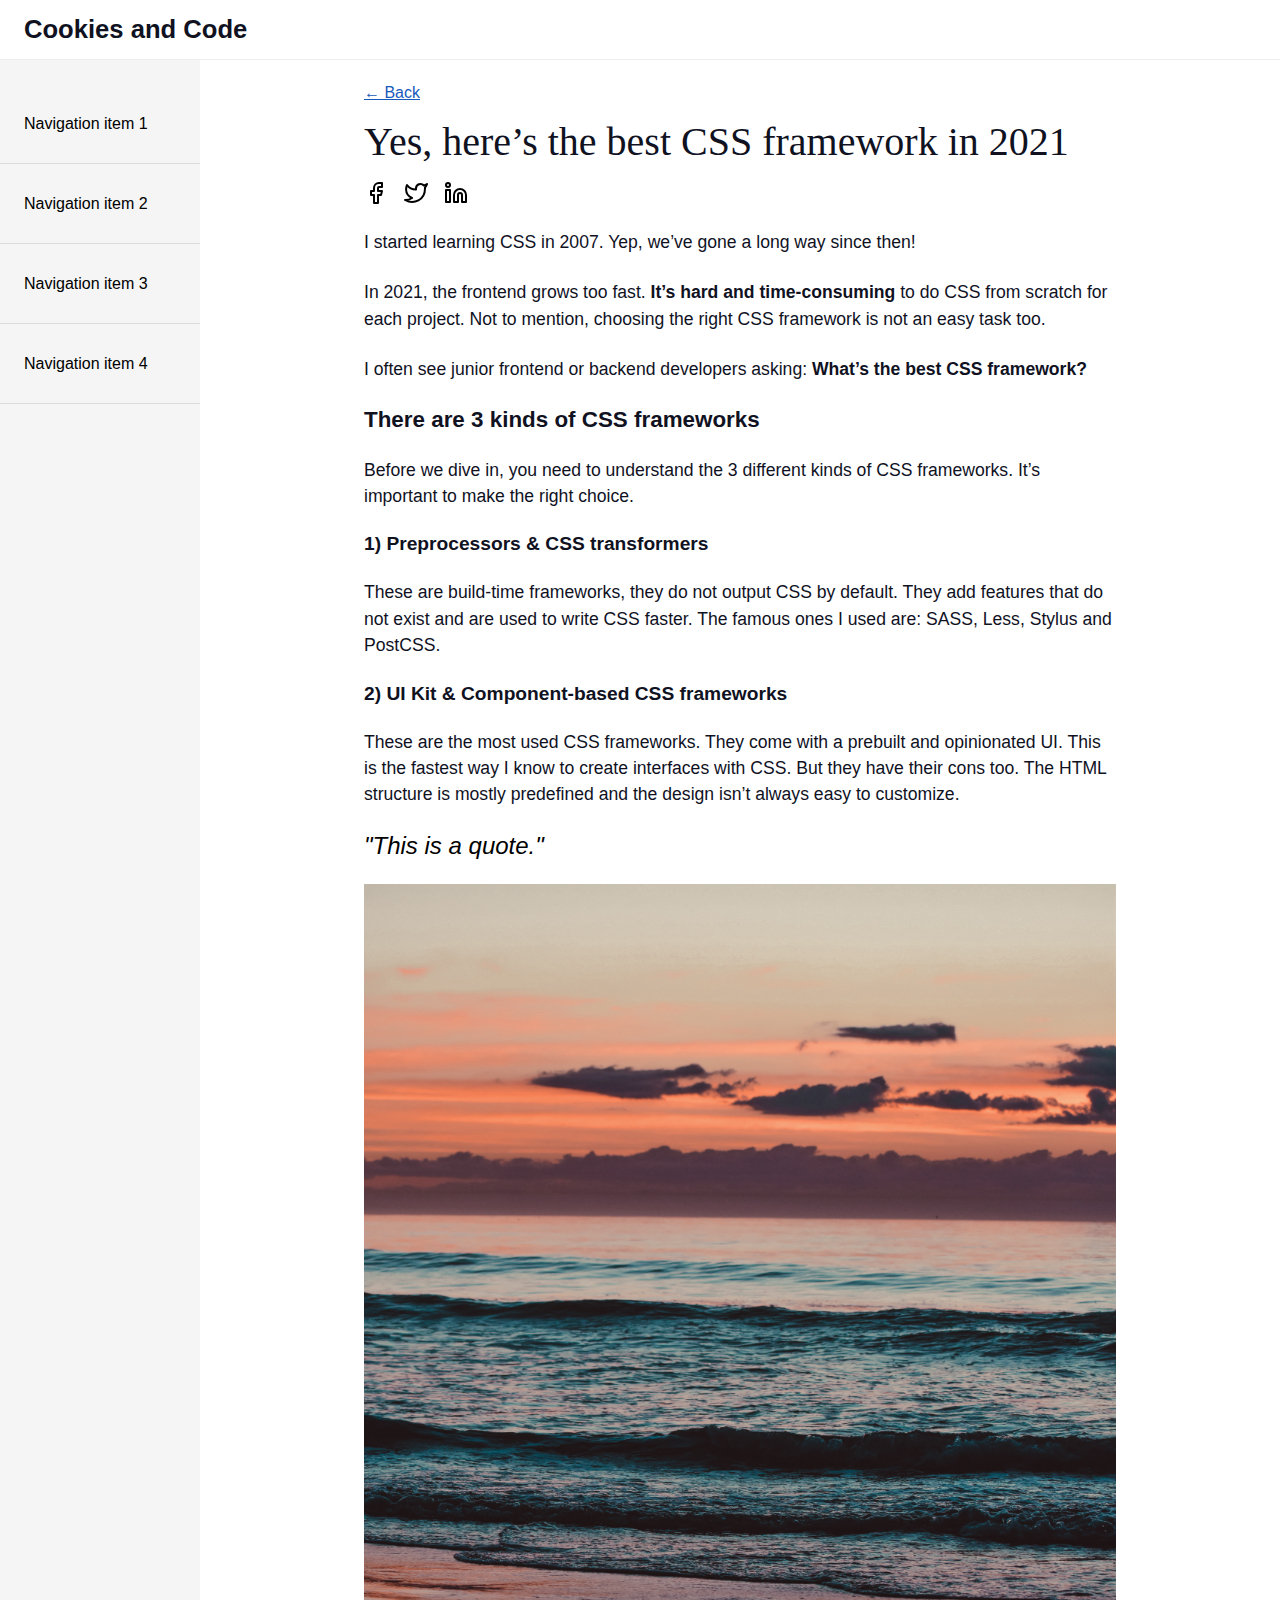
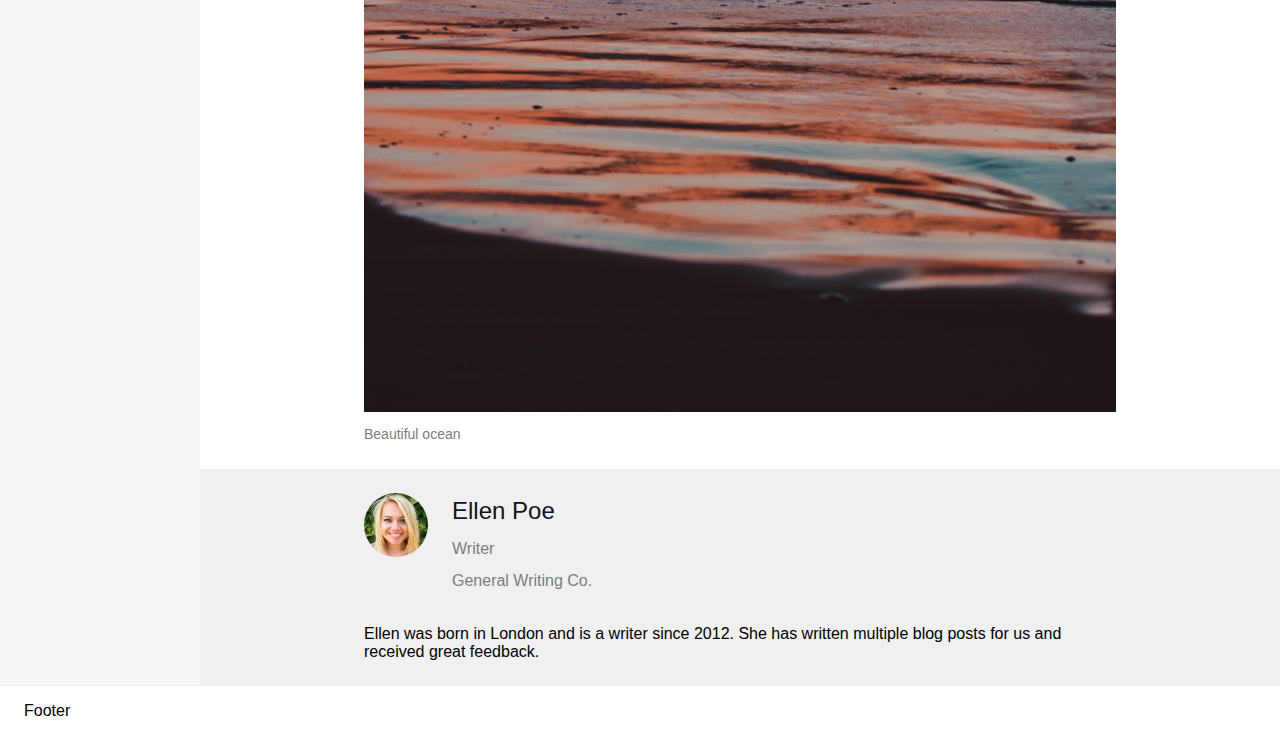
==== post.html @ d52449f8 "Add files via upload" ====
<!DOCTYPE html>
<html lang="en">
<head>
    <meta charset="UTF-8">
    <meta http-equiv="X-UA-Compatible" content="IE=edge">
    <meta name="viewport" content="width=device-width, initial-scale=1.0">
    <link rel="stylesheet" href="style/main.css">
    <title>Blog Post</title>
</head>
<body>
    <section id="mainGrid">
        <header>
            <h1 id="blogTitle">Cookies and Code</h1>
            <button id="menuButton"></button>
        </header>    
        <nav id="navbar">
            <ul id="menuItems">
                <li>Navigation item 1</li>
                <li>Navigation item 2</li>
                <li>Navigation item 3</li>
                <li>Navigation item 4</li>
            </ul>
        </nav>
        <section id="content">
            <section id="post">
                <a href="/index.html">&#8592; Back</a>
                <h1 id="postTitle">Yes, here’s the best CSS framework in 2021</h1>
                <div id="socialLinks">
                    <button id="socialFB" class="socialLink" href="#" alt="Facebook"></button>
                    <button id="socialTW" class="socialLink" href="#" alt="Twitter"></button>
                    <button id="socialLK" class="socialLink" href="#" alt="LinkedIn"></button>
                </div>
                <p class="postP">I started learning CSS in 2007. Yep, we’ve gone a long way since then!</p>
                <p class="postP">In 2021, the frontend grows too fast. <b>It’s hard and time-consuming</b> to do CSS from scratch for each project. Not to mention, choosing the right CSS framework is not an easy task too.</p>
                <p class="postP">I often see junior frontend or backend developers asking: <b>What’s the best CSS framework?</b></p>
                <h2>There are 3 kinds of CSS frameworks</h2>
                <p class="postP">Before we dive in, you need to understand the 3 different kinds of CSS frameworks. It’s important to make the right choice.</p>
                <h3>1) Preprocessors & CSS transformers</h3>
                <p class="postP">These are build-time frameworks, they do not output CSS by default.

                    They add features that do not exist and are used to write CSS faster.
                    
                    The famous ones I used are: SASS, Less, Stylus and PostCSS.</p>
                <h3>2) UI Kit & Component-based CSS frameworks</h3>
                <p class="postP">These are the most used CSS frameworks.

                    They come with a prebuilt and opinionated UI. This is the fastest way I know to create interfaces with CSS.
                    
                    But they have their cons too. The HTML structure is mostly predefined and the design isn’t always easy to customize.</p>
                <blockquote>"This is a quote."</blockquote>
                <img class="postImage" src="/images/ocean.jpg" />
                <p class="imageCaption">Beautiful ocean</p>
            </section>
            <section id="authorWrapper">
                <div id="authorInfo">
                    <div id="authorDetails">
                        <div id="authorAvatar"></div>
                        <div id="authorPersonalInfo">
                            <p id="authorName">Ellen Poe</p>
                            <p id="authorTitle">Writer</p>
                            <p id="authorCompany">General Writing Co.</p>
                        </div>
                    </div>
                    <div id="authorBio">Ellen was born in London and is a writer since 2012. She has written multiple blog posts for us and received great feedback.</div>
                </div>
            </section>
        </section>
        <footer>
            Footer
        </footer>
    </section>
</body>
</html>
---- style/main.css ----
@import "typography.css";
@import "layout.css";
@import "header.css";
@import "nav.css";
@import "blogCard.css";
@import "post.css";
@import "buttons.css";

* { 
    margin: 0;
    padding: 0;
    box-sizing: border-box;
    font-family: -apple-system, BlinkMacSystemFont, 'Segoe UI', Roboto, Oxygen, Ubuntu, Cantarell, 'Open Sans', 'Helvetica Neue', sans-serif;
}
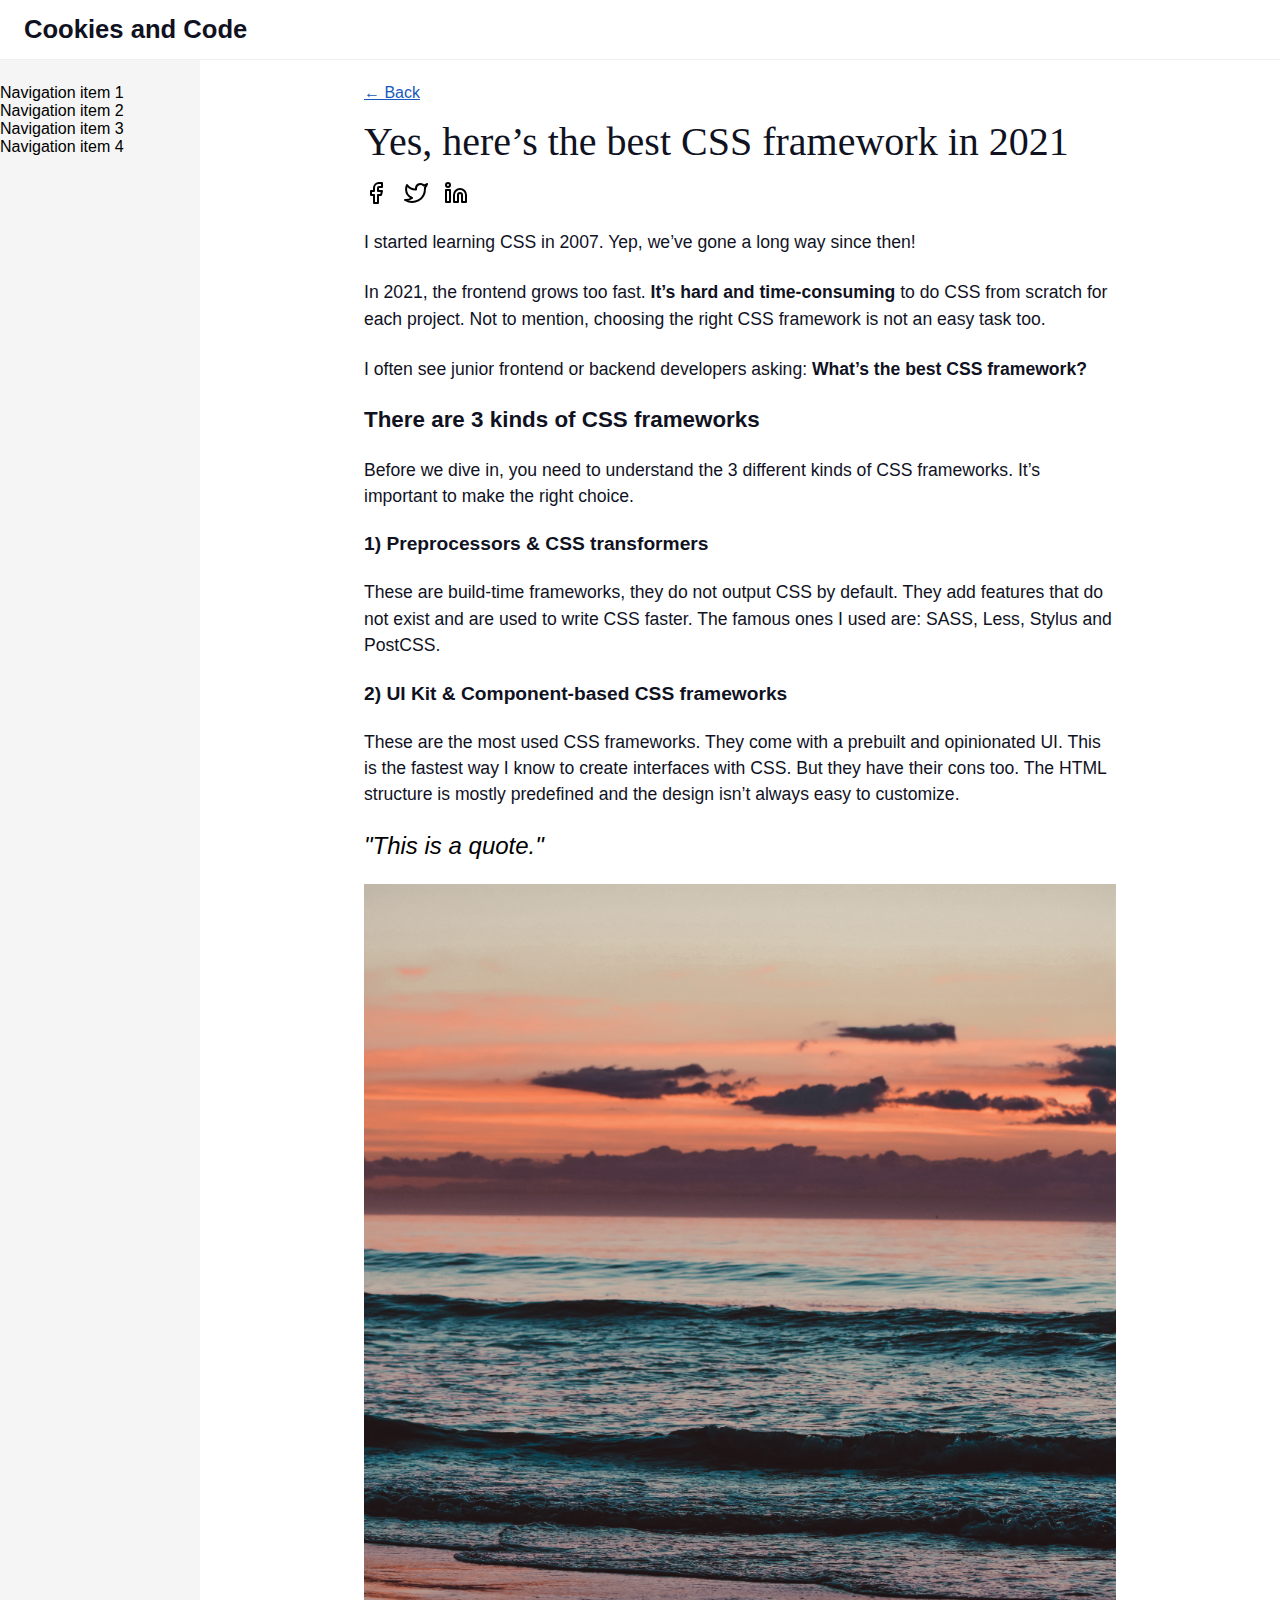
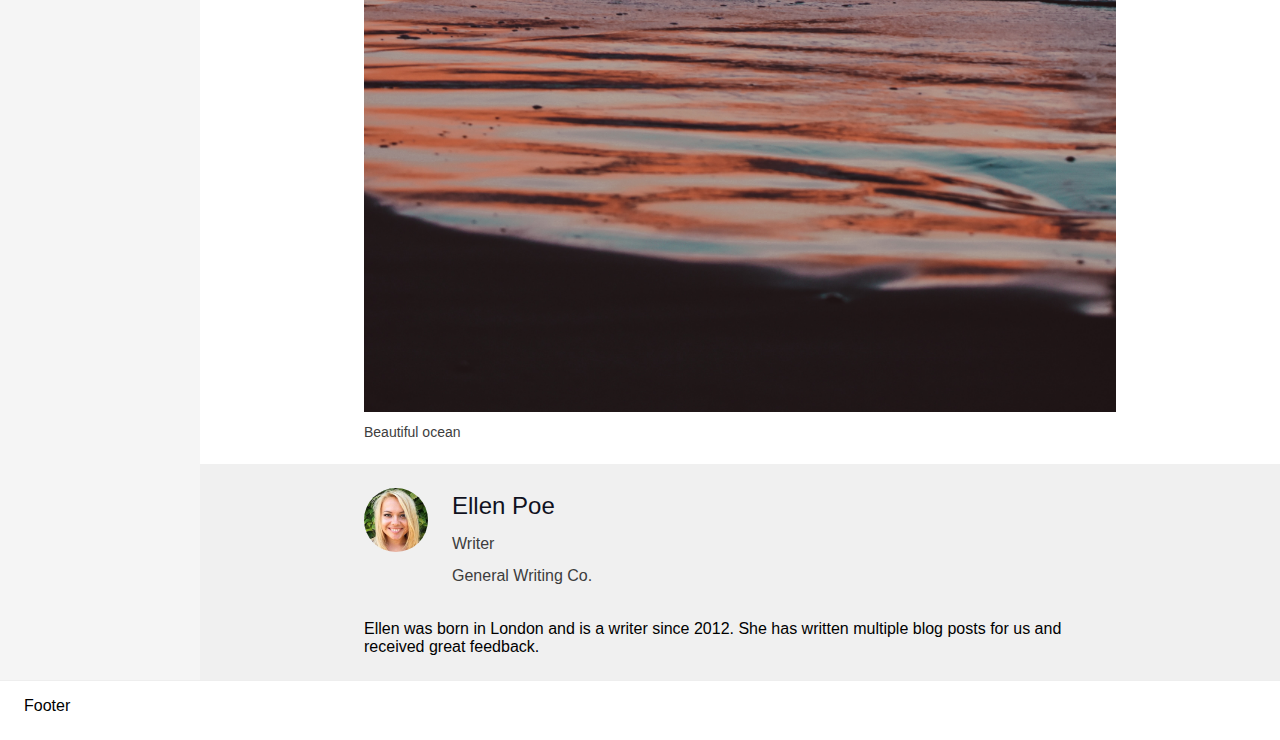
==== commit 33bbc300: "Add files via upload" ====
--- a/post.html
+++ b/post.html
@@ -13,8 +13,8 @@
             <h1 id="blogTitle">Cookies and Code</h1>
             <button id="menuButton"></button>
         </header>    
-        <nav id="navbar">
-            <ul id="menuItems">
+        <nav id="nav__bar">
+            <ul id="nav__list">
                 <li>Navigation item 1</li>
                 <li>Navigation item 2</li>
                 <li>Navigation item 3</li>
@@ -23,12 +23,12 @@
         </nav>
         <section id="content">
             <section id="post">
-                <a href="/index.html">&#8592; Back</a>
+                <a href="index.html">&#8592; Back</a>
                 <h1 id="postTitle">Yes, here’s the best CSS framework in 2021</h1>
                 <div id="socialLinks">
-                    <button id="socialFB" class="socialLink" href="#" alt="Facebook"></button>
-                    <button id="socialTW" class="socialLink" href="#" alt="Twitter"></button>
-                    <button id="socialLK" class="socialLink" href="#" alt="LinkedIn"></button>
+                    <button aria-label="Facebook" id="socialFB" class="socialLink" href="#" alt="Facebook"></button>
+                    <button aria-label="Twitter" id="socialTW" class="socialLink" href="#" alt="Twitter"></button>
+                    <button aria-label="LinkedIn" id="socialLK" class="socialLink" href="#" alt="LinkedIn"></button>
                 </div>
                 <p class="postP">I started learning CSS in 2007. Yep, we’ve gone a long way since then!</p>
                 <p class="postP">In 2021, the frontend grows too fast. <b>It’s hard and time-consuming</b> to do CSS from scratch for each project. Not to mention, choosing the right CSS framework is not an easy task too.</p>
@@ -48,8 +48,10 @@
                     
                     But they have their cons too. The HTML structure is mostly predefined and the design isn’t always easy to customize.</p>
                 <blockquote>"This is a quote."</blockquote>
-                <img class="postImage" src="/images/ocean.jpg" />
-                <p class="imageCaption">Beautiful ocean</p>
+                <figure>
+                    <img class="postImage" src="images/ocean.jpg" alt="Photo of a sunset over the ocean" />
+                    <figcaption class="imageCaption">Beautiful ocean</figcaption>
+                </figure>
             </section>
             <section id="authorWrapper">
                 <div id="authorInfo">
